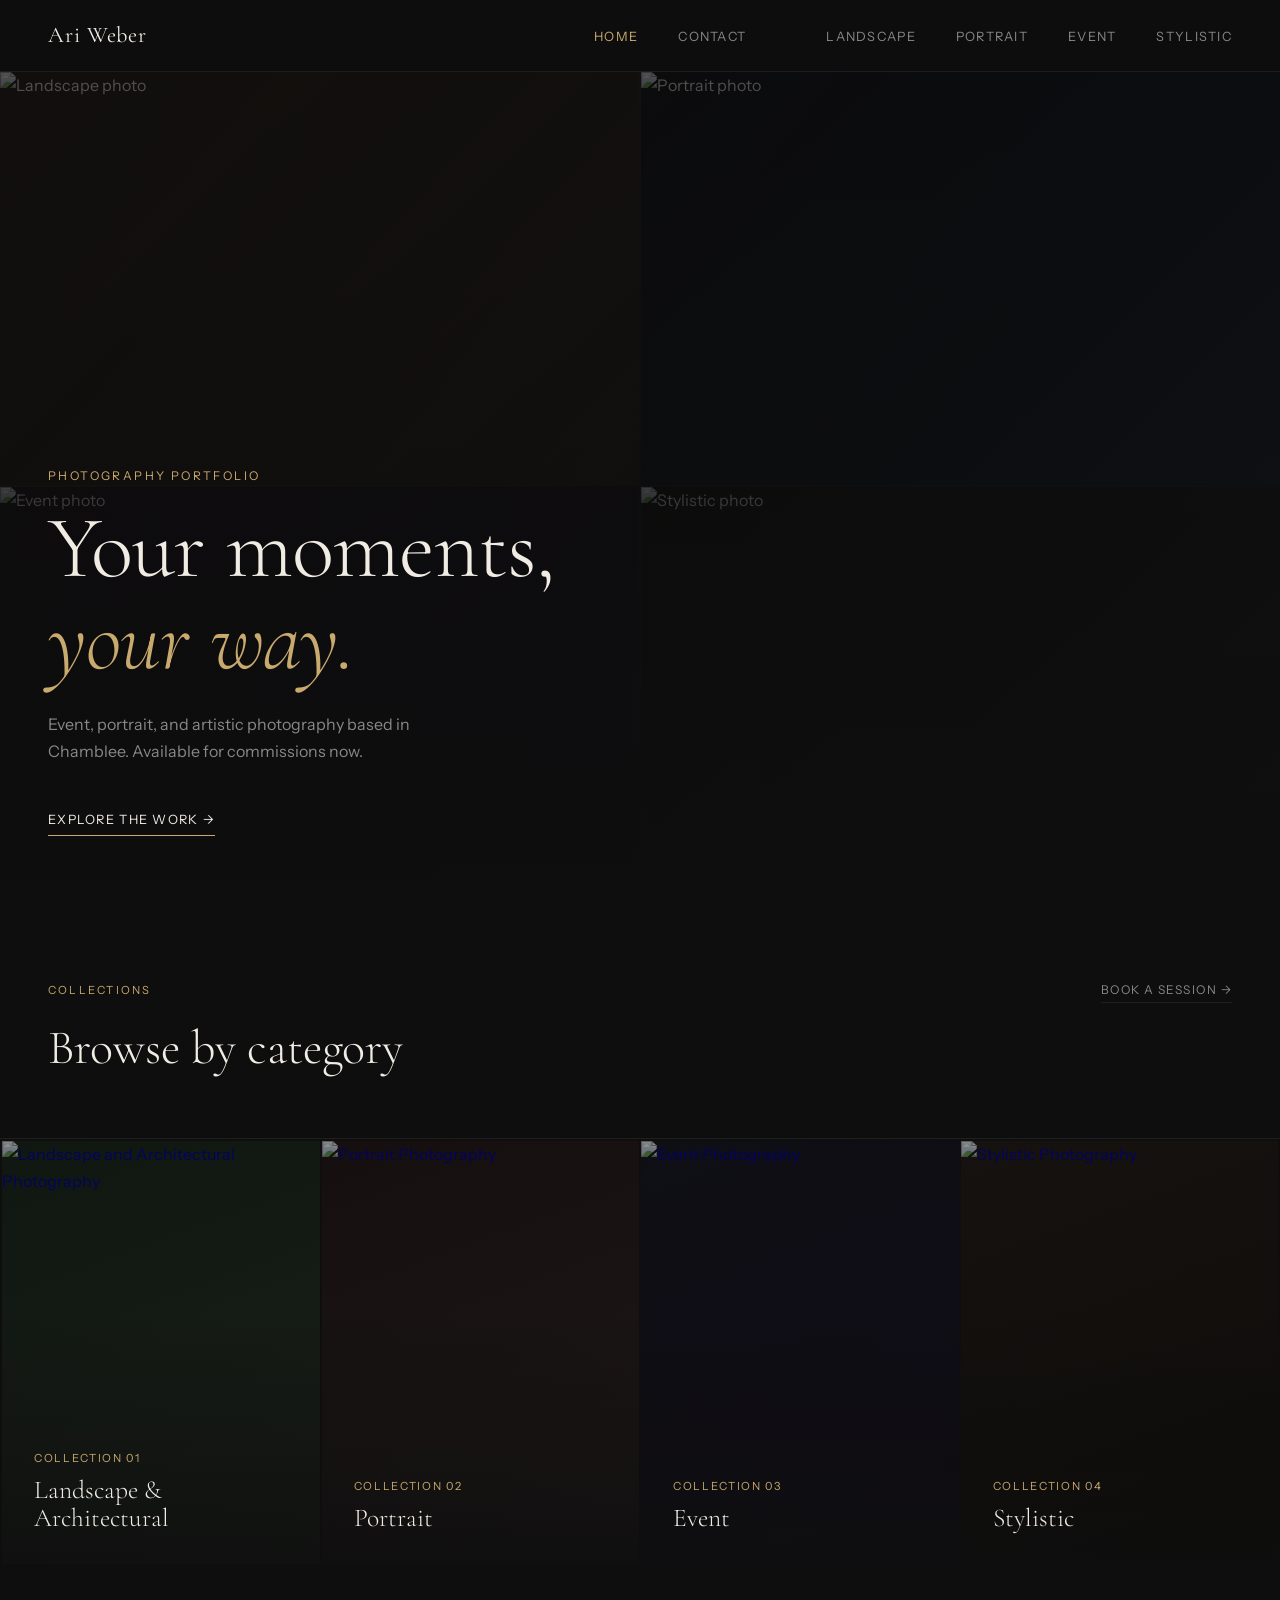
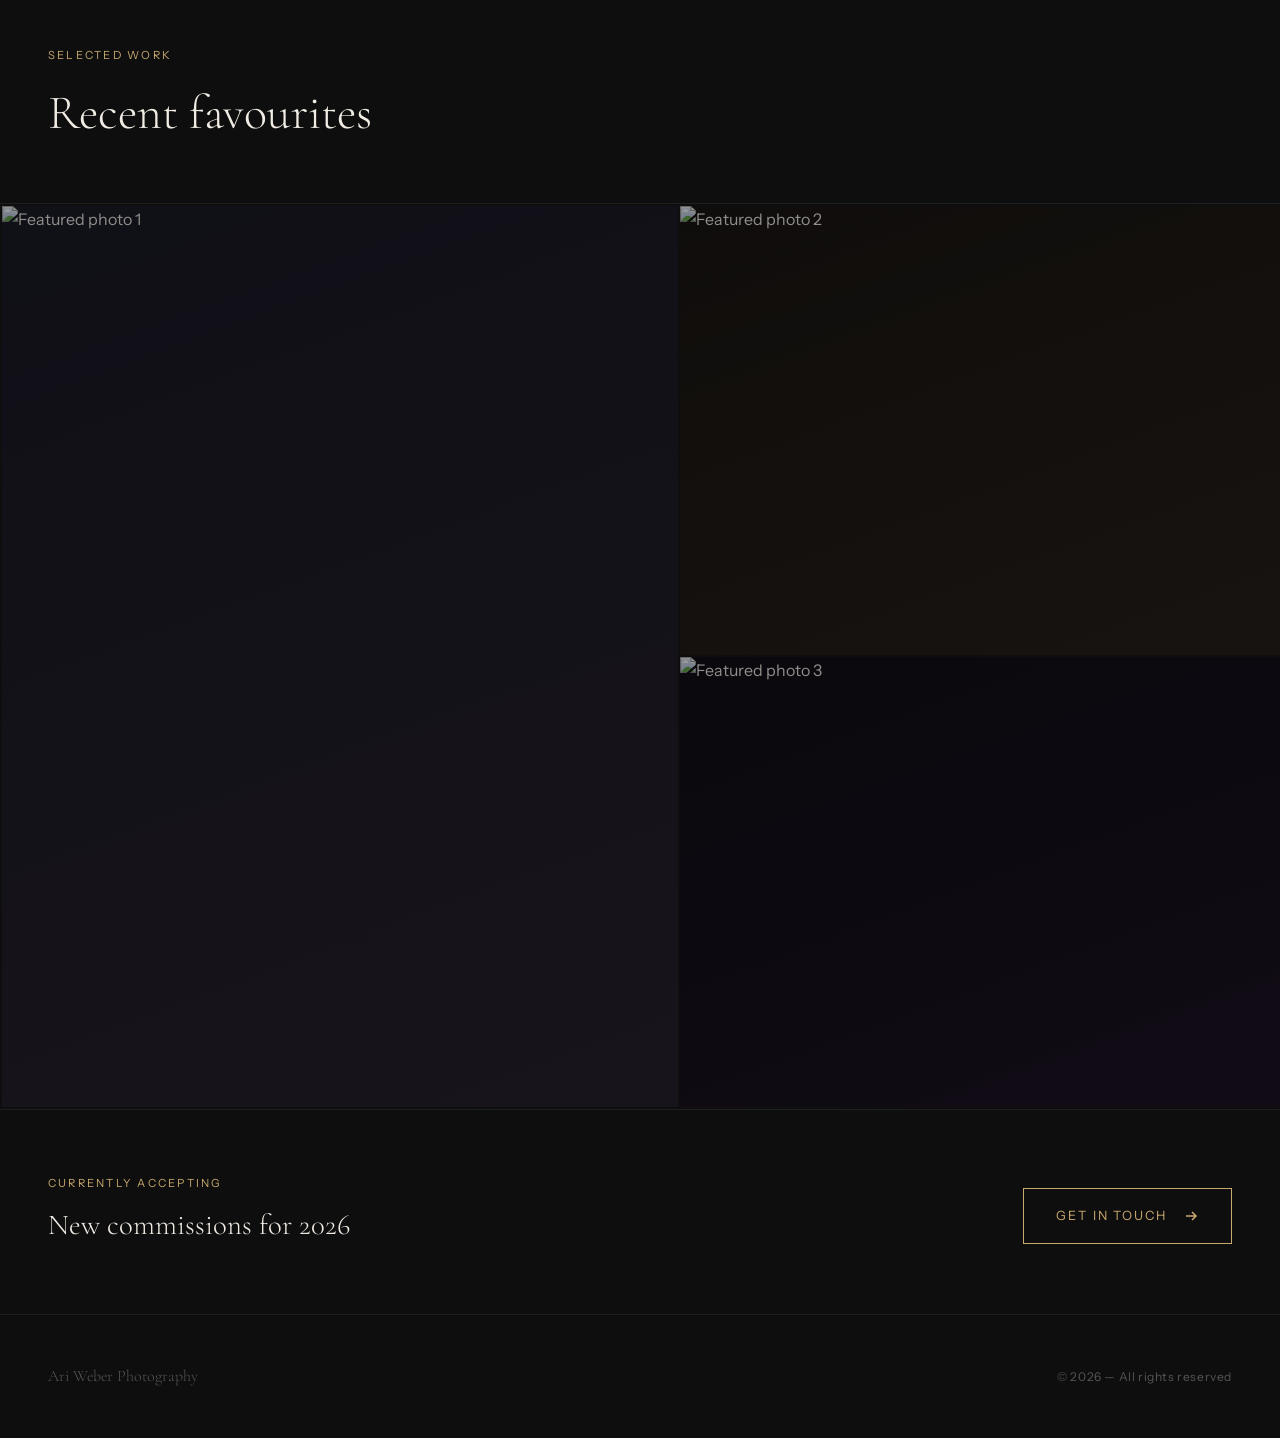
==== index.html @ 46591007 "Add 'name' breadcrumb" ====
<!DOCTYPE html>
<html lang="en">

<head>
  <meta charset="UTF-8">
  <meta name="viewport" content="width=device-width, initial-scale=1.0">
  <title>Ari Weber — Photography</title>
  <meta name="description" content="Photography portfolio — landscape, portrait, event, and stylistic photography.">
  <link rel="stylesheet" href="css/style.css">
  <link rel="icon" href="/favicon.ico">

  <meta name="google-site-verification" content="7ZAGq1MP6MypWwgjM-dNtbiW60UKdkxzIyChNmRMrFI" />
  <script async src="https://www.googletagmanager.com/gtag/js?id=G-SFC77JPPCZ"></script>
  <script type="application/ld+json">
{
  "@context": "https://schema.org",
  "@type": "BreadcrumbList",
  "itemListElement": [
    {
      "@type": "ListItem",
      "position": 1,
      "name": "Home",
      "item": "https://weberphoto.qzz.io"
    }
  ]
}
</script>
<script type="application/ld+json">
{
  "@context": "https://schema.org",
  "@type": "WebSite",
  "name": "Ari Weber Photography",
  "url": "https://weberphoto.qzz.io"
}
</script>
  <script>
    window.dataLayer = window.dataLayer || [];
    function gtag() { dataLayer.push(arguments); }
    gtag('js', new Date());
    gtag('config', 'G-SFC77JPPCZ');
  </script>
  <script type="text/javascript">
    (function (c, l, a, r, i, t, y) {
      c[a] = c[a] || function () { (c[a].q = c[a].q || []).push(arguments) };
      t = l.createElement(r); t.async = 1; t.src = "https://www.clarity.ms/tag/" + i;
      y = l.getElementsByTagName(r)[0]; y.parentNode.insertBefore(t, y);
    })(window, document, "clarity", "script", "w8kyhgi5ei");
  </script>
</head>

<body>

  <nav>
    <a href="/" class="nav-logo">Ari<span> </span>Weber</a>
    <ul class="nav-links">
      <li><a href="/" class="active">Home</a></li>
      <li><a href="pages/contact">Contact</a></li>
      <li></li>
      <li><a href="pages/landscape">Landscape</a></li>
      <li><a href="pages/portrait">Portrait</a></li>
      <li><a href="pages/event">Event</a></li>
      <li><a href="pages/stylistic">Stylistic</a></li>
    </ul>
    <button class="nav-toggle" aria-label="Toggle menu">
      <span></span><span></span><span></span>
    </button>
  </nav>

  <main>

    <section class="hero">
      <div class="hero-bg"></div>
      <div class="hero-grid">
        <img class="hero-img" src="images/Landscape_Architectural/Cave_Sunset_Greece.JPG" alt="Landscape photo"
          onerror="this.style.background='linear-gradient(135deg,#1a1512,#2a2218)';this.style.display='block'">
        <img class="hero-img" src="images/Portrait/Cassidy_Portrait_B&W.JPG" alt="Portrait photo"
          onerror="this.style.background='linear-gradient(135deg,#0d1218,#1a2030)';this.style.display='block'">
        <img class="hero-img" src="images/Event_Concert/Greece_Party.jpg" alt="Event photo"
          onerror="this.style.background='linear-gradient(135deg,#120d18,#1e1228)';this.style.display='block'">
        <img class="hero-img" src="images/Stylistic/Plane_Full_Moon.png" alt="Stylistic photo"
          onerror="this.style.background='linear-gradient(135deg,#181210,#2a1e1a)';this.style.display='block'">
      </div>
      <div class="hero-overlay"></div>
      <div class="hero-content">
        <p class="hero-eyebrow fade-up fade-up-1">Photography Portfolio</p>
        <h1 class="hero-title fade-up fade-up-2">
          Your moments,<br><em>your way.</em>
        </h1>
        <p class="hero-subtitle fade-up fade-up-3">
          Event, portrait, and artistic photography based in Chamblee.
          Available for commissions now.
        </p>
        <a href="pages/portrait" class="hero-cta fade-up fade-up-3">
          Explore the work →
        </a>
      </div>
    </section>

    <section>
      <div class="section-header">
        <div>
          <p class="section-label">Collections</p>
          <h2 class="section-title">Browse by category</h2>
        </div>
        <a href="pages/contact" class="section-link">Book a session →</a>
      </div>
      <div class="categories-grid">

        <a href="pages/landscape" class="category-card scroll-reveal">
          <img src="images/Landscape_Architectural/Cave_Sunset_Greece.JPG" alt="Landscape and Architectural Photography"
            onerror="this.style.background='linear-gradient(160deg,#1a2a1a,#2a3a2a)';this.style.display='block';this.style.height='100%'">
          <div class="category-overlay">
            <p class="category-count">Collection 01</p>
            <h3 class="category-name">Landscape &amp; Architectural</h3>
          </div>
          <div class="category-arrow">
            <svg viewBox="0 0 16 16">
              <path d="M3 8h10M9 4l4 4-4 4" />
            </svg>
          </div>
        </a>

        <a href="pages/portrait" class="category-card scroll-reveal">
          <img src="images/Portrait/Cassidy_Portrait_B&W.JPG" alt="Portrait Photography"
            onerror="this.style.background='linear-gradient(160deg,#2a1a1a,#3a2a2a)';this.style.display='block';this.style.height='100%'">
          <div class="category-overlay">
            <p class="category-count">Collection 02</p>
            <h3 class="category-name">Portrait</h3>
          </div>
          <div class="category-arrow">
            <svg viewBox="0 0 16 16">
              <path d="M3 8h10M9 4l4 4-4 4" />
            </svg>
          </div>
        </a>

        <a href="pages/event" class="category-card scroll-reveal">
          <img src="images/Event_Concert/Greece_Party.jpg" alt="Event Photography"
            onerror="this.style.background='linear-gradient(160deg,#1a1a2a,#1e1230)';this.style.display='block';this.style.height='100%'">
          <div class="category-overlay">
            <p class="category-count">Collection 03</p>
            <h3 class="category-name">Event</h3>
          </div>
          <div class="category-arrow">
            <svg viewBox="0 0 16 16">
              <path d="M3 8h10M9 4l4 4-4 4" />
            </svg>
          </div>
        </a>

        <a href="pages/stylistic" class="category-card scroll-reveal">
          <img src="images/Stylistic/Plane_Full_Moon.png" alt="Stylistic Photography"
            onerror="this.style.background='linear-gradient(160deg,#2a2018,#1a1510)';this.style.display='block';this.style.height='100%'">
          <div class="category-overlay">
            <p class="category-count">Collection 04</p>
            <h3 class="category-name">Stylistic</h3>
          </div>
          <div class="category-arrow">
            <svg viewBox="0 0 16 16">
              <path d="M3 8h10M9 4l4 4-4 4" />
            </svg>
          </div>
        </a>

      </div>
    </section>

    <section>
      <div class="section-header">
        <div>
          <p class="section-label">Selected Work</p>
          <h2 class="section-title">Recent favourites</h2>
        </div>
      </div>
      <div class="featured-grid">

        <div class="featured-item featured-large scroll-reveal">
          <img src="images/Portrait/Elsa_Bridge_Snowing.jpg" alt="Featured photo 1"
            onerror="this.style.background='linear-gradient(160deg,#1a1a2a,#2a2030)';this.style.display='block';this.style.height='100%'">
          <div class="featured-caption">
            <p>Elsa Shilling in the snow — Athens, GA, 2026</p>
          </div>
        </div>

        <div class="featured-item scroll-reveal">
          <img src="images/Stylistic/Waxing_Gibbous_Moon.png" alt="Featured photo 2"
            onerror="this.style.background='linear-gradient(160deg,#1a1512,#2a2018)';this.style.display='block';this.style.height='100%'">
          <div class="featured-caption">
            <p>Waxing Gibbous — 2026</p>
          </div>
        </div>

        <div class="featured-item scroll-reveal">
          <img src="images/Portrait/Cat_Greece.jpg" alt="Featured photo 3"
            onerror="this.style.background='linear-gradient(160deg,#120d18,#1e1228)';this.style.display='block';this.style.height='100%'">
          <div class="featured-caption">
            <p>Cat — Athens, Greece, 2026</p>
          </div>
        </div>

      </div>
    </section>

    <section class="availability-strip"
      style="padding: 4rem 3rem; display:flex; align-items:center; justify-content:space-between; border-top: 1px solid var(--border); gap: 2rem; flex-wrap: wrap;">
      <div>
        <p class="section-label" style="margin-bottom:0.5rem;">Currently accepting</p>
        <h3 style="font-family:var(--serif); font-size:1.8rem; font-weight:300;">New commissions for 2026</h3>
      </div>
      <a href="pages/contact" class="form-submit" style="text-decoration:none; flex-shrink:0;">
        Get in touch
        <svg viewBox="0 0 16 16" fill="none" stroke="currentColor" stroke-width="1.5">
          <path d="M3 8h10M9 4l4 4-4 4" />
        </svg>
      </a>
    </section>

  </main>

  <footer>
    <p class="footer-brand">Ari Weber<span> </span>Photography</p>
    <p class="footer-copy">&copy; 2026 — All rights reserved</p>
  </footer>

  <script src="js/main.js"></script>
</body>

</html>
---- css/style.css ----
@import url('https://fonts.googleapis.com/css2?family=Cormorant+Garamond:ital,wght@0,300;0,400;0,500;1,300;1,400&family=Instrument+Sans:wght@300;400;500&display=swap');

:root {
  --bg: #0e0e0e;
  --bg-card: #161616;
  --bg-elevated: #1e1e1e;
  --text: #f0ece4;
  --text-muted: #888;
  --text-dim: #555;
  --accent: #c8a96e;
  --accent-soft: rgba(200, 169, 110, 0.12);
  --border: rgba(255,255,255,0.07);
  --border-hover: rgba(200,169,110,0.3);
  --nav-height: 72px;
  --serif: 'Cormorant Garamond', Georgia, serif;
  --sans: 'Instrument Sans', system-ui, sans-serif;
  --transition: 0.3s cubic-bezier(0.4, 0, 0.2, 1);
}

*, *::before, *::after { box-sizing: border-box; margin: 0; padding: 0; }

html { scroll-behavior: smooth; }

body {
  background: var(--bg);
  color: var(--text);
  font-family: var(--sans);
  font-weight: 300;
  font-size: 16px;
  line-height: 1.7;
  -webkit-font-smoothing: antialiased;
}

/* ── Navigation ── */
nav {
  position: fixed;
  top: 0; left: 0; right: 0;
  height: var(--nav-height);
  background: rgba(14,14,14,0.92);
  backdrop-filter: blur(12px);
  -webkit-backdrop-filter: blur(12px);
  border-bottom: 1px solid var(--border);
  display: flex;
  align-items: center;
  justify-content: space-between;
  padding: 0 3rem;
  z-index: 100;
}

.nav-logo {
  font-family: var(--serif);
  font-size: 1.4rem;
  font-weight: 400;
  color: var(--text);
  text-decoration: none;
  letter-spacing: 0.04em;
}

.nav-logo span { color: var(--accent); }

.nav-links {
  display: flex;
  gap: 2.5rem;
  list-style: none;
}

.nav-links a {
  color: var(--text-muted);
  text-decoration: none;
  font-size: 0.8rem;
  letter-spacing: 0.1em;
  text-transform: uppercase;
  transition: color var(--transition);
}

.nav-links a:hover,
.nav-links a.active { color: var(--accent); }

.nav-toggle {
  display: none;
  background: none;
  border: none;
  cursor: pointer;
  padding: 8px;
  flex-direction: column;
  gap: 5px;
}

.nav-toggle span {
  display: block;
  width: 24px;
  height: 1px;
  background: var(--text);
  transition: var(--transition);
}

/* ── Page container ── */
main {
  padding-top: var(--nav-height);
  min-height: 100vh;
}

/* ── Hero ── */
.hero {
  position: relative;
  height: calc(100vh - var(--nav-height));
  display: flex;
  align-items: flex-end;
  padding: 0 3rem 4rem;
  overflow: hidden;
}

.hero-bg {
  position: absolute;
  inset: 0;
  background: linear-gradient(135deg, #1a1512 0%, #0e0e0e 50%, #0d1218 100%);
}

.hero-grid {
  position: absolute;
  inset: 0;
  display: grid;
  grid-template-columns: 1fr 1fr;
  grid-template-rows: 1fr 1fr;
  gap: 2px;
  opacity: 0.6;
}

.hero-img {
  width: 100%;
  height: 100%;
  object-fit: cover;
  filter: brightness(0.5) saturate(0.7);
  transition: filter var(--transition);
}

.hero-grid:hover .hero-img { filter: brightness(0.6) saturate(0.85); }

.hero-overlay {
  position: absolute;
  inset: 0;
  background: linear-gradient(to top, rgba(14,14,14,0.95) 0%, rgba(14,14,14,0.3) 50%, transparent 100%);
}

.hero-content {
  position: relative;
  z-index: 2;
  max-width: 640px;
}

.hero-eyebrow {
  font-family: var(--sans);
  font-size: 0.75rem;
  letter-spacing: 0.2em;
  text-transform: uppercase;
  color: var(--accent);
  margin-bottom: 1rem;
}

.hero-title {
  font-family: var(--serif);
  font-size: clamp(3rem, 7vw, 5.5rem);
  font-weight: 300;
  line-height: 1.05;
  letter-spacing: -0.01em;
  color: var(--text);
  margin-bottom: 1.5rem;
}

.hero-title em {
  font-style: italic;
  color: var(--accent);
}

.hero-subtitle {
  font-size: 1rem;
  color: var(--text-muted);
  font-weight: 300;
  max-width: 400px;
  margin-bottom: 2.5rem;
}

.hero-cta {
  display: inline-flex;
  align-items: center;
  gap: 0.75rem;
  color: var(--text);
  text-decoration: none;
  font-size: 0.8rem;
  letter-spacing: 0.1em;
  text-transform: uppercase;
  border-bottom: 1px solid var(--accent);
  padding-bottom: 4px;
  transition: color var(--transition), gap var(--transition);
}

.hero-cta:hover { color: var(--accent); gap: 1.25rem; }

/* ── Section headers ── */
.section-header {
  padding: 5rem 3rem 3rem;
  display: flex;
  align-items: baseline;
  justify-content: space-between;
  border-bottom: 1px solid var(--border);
}

.section-label {
  font-family: var(--sans);
  font-size: 0.7rem;
  letter-spacing: 0.2em;
  text-transform: uppercase;
  color: var(--accent);
  margin-bottom: 0.5rem;
}

.section-title {
  font-family: var(--serif);
  font-size: clamp(2rem, 4vw, 3rem);
  font-weight: 300;
  color: var(--text);
}

.section-link {
  color: var(--text-muted);
  text-decoration: none;
  font-size: 0.75rem;
  letter-spacing: 0.12em;
  text-transform: uppercase;
  border-bottom: 1px solid var(--border);
  padding-bottom: 2px;
  transition: color var(--transition), border-color var(--transition);
  white-space: nowrap;
}

.section-link:hover { color: var(--accent); border-color: var(--accent); }

/* ── Category grid ── */
.categories-grid {
  display: grid;
  grid-template-columns: repeat(4, 1fr);
  gap: 2px;
  padding: 2px;
}

.category-card {
  position: relative;
  aspect-ratio: 3/4;
  overflow: hidden;
  cursor: pointer;
  text-decoration: none;
  display: block;
}

.category-card img {
  width: 100%;
  height: 100%;
  object-fit: cover;
  filter: brightness(0.55) saturate(0.7);
  transition: transform 0.7s cubic-bezier(0.4,0,0.2,1), filter 0.5s ease;
}

.category-card:hover img {
  transform: scale(1.05);
  filter: brightness(0.7) saturate(0.9);
}

.category-overlay {
  position: absolute;
  inset: 0;
  background: linear-gradient(to top, rgba(14,14,14,0.85) 0%, transparent 60%);
  display: flex;
  flex-direction: column;
  justify-content: flex-end;
  padding: 2rem;
  transition: background var(--transition);
}

.category-card:hover .category-overlay {
  background: linear-gradient(to top, rgba(14,14,14,0.75) 0%, transparent 70%);
}

.category-count {
  font-size: 0.7rem;
  letter-spacing: 0.15em;
  text-transform: uppercase;
  color: var(--accent);
  margin-bottom: 0.5rem;
}

.category-name {
  font-family: var(--serif);
  font-size: 1.6rem;
  font-weight: 300;
  color: var(--text);
  line-height: 1.1;
}

.category-arrow {
  position: absolute;
  top: 1.5rem;
  right: 1.5rem;
  width: 36px;
  height: 36px;
  border: 1px solid rgba(255,255,255,0.2);
  border-radius: 50%;
  display: flex;
  align-items: center;
  justify-content: center;
  opacity: 0;
  transform: translateY(-4px);
  transition: opacity var(--transition), transform var(--transition), border-color var(--transition);
}

.category-card:hover .category-arrow {
  opacity: 1;
  transform: translateY(0);
  border-color: var(--accent);
}

.category-arrow svg { width: 14px; height: 14px; fill: var(--accent); }

/* ── Featured photos ── */
.featured-grid {
  display: grid;
  grid-template-columns: 53% 47%;
  grid-template-rows: auto auto;
  gap: 2px;
  padding: 2px;
}

.featured-large { grid-row: 1 / 3; }

.featured-item {
  position: relative;
  overflow: hidden;
  aspect-ratio: 4/3;
  min-height: 0;
}

.featured-large { aspect-ratio: 3/4; }

.featured-item img {
  width: 100%;
  height: 100%;
  object-fit: cover;
  filter: brightness(0.6) saturate(0.75);
  transition: transform 0.6s cubic-bezier(0.4,0,0.2,1), filter 0.4s ease;
}

.featured-item:hover img {
  transform: scale(1.04);
  filter: brightness(0.75) saturate(1);
}

.featured-caption {
  position: absolute;
  bottom: 0; left: 0; right: 0;
  padding: 1.5rem;
  background: linear-gradient(to top, rgba(14,14,14,0.9) 0%, transparent 100%);
  transform: translateY(100%);
  transition: transform var(--transition);
}

.featured-item:hover .featured-caption { transform: translateY(0); }

.featured-caption p {
  font-family: var(--serif);
  font-style: italic;
  font-size: 0.95rem;
  color: var(--text-muted);
}

/* ── Gallery page ── */
.gallery-header {
  padding: 5rem 3rem 3rem;
  border-bottom: 1px solid var(--border);
}

.gallery-eyebrow {
  font-size: 0.7rem;
  letter-spacing: 0.2em;
  text-transform: uppercase;
  color: var(--accent);
  margin-bottom: 0.75rem;
}

.gallery-title {
  font-family: var(--serif);
  font-size: clamp(2.5rem, 5vw, 4rem);
  font-weight: 300;
  line-height: 1.1;
}

.gallery-desc {
  color: var(--text-muted);
  font-weight: 300;
  max-width: 500px;
  margin-top: 1rem;
}

.gallery-masonry {
  columns: 3;
  column-gap: 2px;
  padding: 2px;
}

.gallery-masonry .photo-item {
  break-inside: avoid;
  margin-bottom: 2px;
  position: relative;
  overflow: hidden;
  cursor: pointer;
}

.gallery-masonry .photo-item img {
  width: 100%;
  display: block;
  filter: brightness(0.7) saturate(0.75);
  transition: transform 0.6s cubic-bezier(0.4,0,0.2,1), filter 0.4s ease;
}

.gallery-masonry .photo-item:hover img {
  transform: scale(1.03);
  filter: brightness(0.9) saturate(1);
}

/* ── Lightbox ── */
.lightbox {
  display: none;
  position: fixed;
  inset: 0;
  background: rgba(0,0,0,0.95);
  z-index: 1000;
  align-items: center;
  justify-content: center;
}

.lightbox.open { display: flex; }

.lightbox-img {
  max-width: 90vw;
  max-height: 90vh;
  object-fit: contain;
}

.lightbox-close {
  position: absolute;
  top: 1.5rem;
  right: 2rem;
  background: none;
  border: none;
  color: var(--text-muted);
  font-size: 2rem;
  cursor: pointer;
  transition: color var(--transition);
  line-height: 1;
}

.lightbox-close:hover { color: var(--text); }

/* ── Contact page ── */
.contact-layout {
  display: grid;
  grid-template-columns: 1fr 1fr;
  min-height: calc(100vh - var(--nav-height));
}

.contact-info {
  padding: 5rem 3rem;
  border-right: 1px solid var(--border);
  display: flex;
  flex-direction: column;
  justify-content: space-between;
}

.contact-title {
  font-family: var(--serif);
  font-size: clamp(2.5rem, 4vw, 3.5rem);
  font-weight: 300;
  line-height: 1.1;
  margin-bottom: 1.5rem;
}

.contact-title em { font-style: italic; color: var(--accent); }

.contact-desc {
  color: var(--text-muted);
  font-weight: 300;
  max-width: 360px;
  margin-bottom: 3rem;
}

.contact-detail {
  display: flex;
  flex-direction: column;
  gap: 1.5rem;
}

.contact-item-label {
  font-size: 0.7rem;
  letter-spacing: 0.15em;
  text-transform: uppercase;
  color: var(--text-dim);
  margin-bottom: 0.25rem;
}

.contact-item-value {
  font-family: var(--serif);
  font-size: 1.1rem;
  color: var(--text-muted);
}

.contact-social {
  display: flex;
  gap: 1.5rem;
  margin-top: 3rem;
}

.social-link {
  font-size: 0.75rem;
  letter-spacing: 0.1em;
  text-transform: uppercase;
  color: var(--text-dim);
  text-decoration: none;
  border-bottom: 1px solid var(--border);
  padding-bottom: 2px;
  transition: color var(--transition), border-color var(--transition);
}

.social-link:hover { color: var(--accent); border-color: var(--accent); }

/* ── Form ── */
.contact-form-wrap {
  padding: 5rem 3rem;
  background: var(--bg-card);
}

.form-title {
  font-family: var(--serif);
  font-size: 1.5rem;
  font-weight: 400;
  color: var(--text-muted);
  margin-bottom: 2.5rem;
}

.form-group {
  margin-bottom: 1.75rem;
}

.form-label {
  display: block;
  font-size: 0.7rem;
  letter-spacing: 0.15em;
  text-transform: uppercase;
  color: var(--text-dim);
  margin-bottom: 0.6rem;
}

.form-input,
.form-textarea,
.form-select {
  width: 100%;
  background: transparent;
  border: none;
  border-bottom: 1px solid var(--border);
  padding: 0.75rem 0;
  color: var(--text);
  font-family: var(--sans);
  font-size: 1rem;
  font-weight: 300;
  outline: none;
  transition: border-color var(--transition);
  -webkit-appearance: none;
  appearance: none;
  border-radius: 0;
}

.form-input:focus,
.form-textarea:focus,
.form-select:focus {
  border-color: var(--accent);
}

.form-select {
  background: transparent;
  cursor: pointer;
}

.form-select option {
  background: var(--bg-card);
  color: var(--text);
}

.form-textarea {
  resize: vertical;
  min-height: 120px;
}

.form-row {
  display: grid;
  grid-template-columns: 1fr 1fr;
  gap: 2rem;
}

.form-submit {
  display: inline-flex;
  align-items: center;
  gap: 1rem;
  background: transparent;
  border: 1px solid var(--accent);
  color: var(--accent);
  padding: 1rem 2rem;
  font-family: var(--sans);
  font-size: 0.8rem;
  letter-spacing: 0.15em;
  text-transform: uppercase;
  cursor: pointer;
  transition: background var(--transition), color var(--transition);
  margin-top: 0.5rem;
}

.form-submit:hover {
  background: var(--accent);
  color: var(--bg);
}

.form-submit svg {
  width: 16px;
  height: 16px;
  transition: transform var(--transition);
}

.form-submit:hover svg { transform: translateX(4px); }

/* ── Footer ── */
footer {
  padding: 3rem;
  border-top: 1px solid var(--border);
  display: flex;
  align-items: center;
  justify-content: space-between;
}

.footer-brand {
  font-family: var(--serif);
  font-size: 1rem;
  color: var(--text-dim);
}

.footer-brand span { color: var(--accent); }

.footer-copy {
  font-size: 0.75rem;
  color: var(--text-dim);
  letter-spacing: 0.05em;
}

/* ── Placeholder images (gradient stands) ── */
.img-placeholder {
  width: 100%;
  height: 100%;
  display: block;
  background: linear-gradient(135deg, #1a1a1a 0%, #2a2a2a 50%, #1a1a1a 100%);
}

/* ── Animations ── */
@keyframes fadeUp {
  from { opacity: 0; transform: translateY(24px); }
  to   { opacity: 1; transform: translateY(0); }
}

.fade-up {
  opacity: 0;
  animation: fadeUp 0.8s cubic-bezier(0.4,0,0.2,1) forwards;
}

.fade-up-1 { animation-delay: 0.1s; }
.fade-up-2 { animation-delay: 0.25s; }
.fade-up-3 { animation-delay: 0.4s; }

/* ── Responsive ── */
@media (max-width: 900px) {
  nav { padding: 0 1.5rem; }
  .nav-links { display: none; }
  .nav-links.open {
    display: flex;
    flex-direction: column;
    position: fixed;
    top: var(--nav-height);
    left: 0; right: 0;
    background: var(--bg);
    padding: 2rem;
    border-bottom: 1px solid var(--border);
    gap: 1.5rem;
  }
  .nav-toggle { display: flex; }

  .hero { padding: 0 1.5rem 3rem; height: auto; min-height: calc(100svh - var(--nav-height)); }
  .hero-title { font-size: 2.5rem; }

  /* Show only 2 hero images in a single column on tablet */
  .hero-grid { grid-template-columns: 1fr 1fr; grid-template-rows: 1fr; }
  .hero-grid .hero-img:nth-child(3),
  .hero-grid .hero-img:nth-child(4) { display: none; }

  .section-header { padding: 3rem 1.5rem 2rem; flex-direction: column; gap: 1rem; }

  .categories-grid { grid-template-columns: 1fr 1fr; }
  /* Override any inline span-2 on smaller screens */
  .categories-grid .category-card[style*="span 2"] { grid-column: span 1 !important; }

  .featured-grid { grid-template-columns: 1fr; }
  .featured-large { aspect-ratio: 16/10; grid-row: auto; }
  .featured-item { aspect-ratio: 16/10; }

  .gallery-header { padding: 3rem 1.5rem 2rem; }
  .gallery-masonry { columns: 2; }

  .contact-layout { grid-template-columns: 1fr; }
  .contact-info { padding: 3rem 1.5rem; border-right: none; border-bottom: 1px solid var(--border); }
  .contact-form-wrap { padding: 3rem 1.5rem; }
  .form-row { grid-template-columns: 1fr; gap: 0; }

  /* Availability strip */
  .availability-strip { padding: 3rem 1.5rem !important; flex-direction: column; align-items: flex-start !important; }

  footer { padding: 2rem 1.5rem; flex-direction: column; gap: 1rem; text-align: center; }
}

@media (max-width: 600px) {
  /* Single column everything */
  .categories-grid { grid-template-columns: 1fr; }
  .categories-grid .category-card[style*="span 2"] { grid-column: span 1 !important; }

  /* Single hero image, taller crop */
  .hero-grid { grid-template-columns: 1fr; grid-template-rows: 1fr; }
  .hero-grid .hero-img:nth-child(2),
  .hero-grid .hero-img:nth-child(3),
  .hero-grid .hero-img:nth-child(4) { display: none; }
  .hero-grid .hero-img:first-child { filter: brightness(0.45) saturate(0.6); }

  .hero-title { font-size: 2.1rem; }
  .hero-subtitle { font-size: 0.9rem; }

  .section-header { padding: 2.5rem 1rem 1.5rem; }
  .section-title { font-size: 1.6rem; }

  .category-card { aspect-ratio: 3/2; }
  .category-name { font-size: 1.3rem; }

  .featured-large, .featured-item { aspect-ratio: 4/3; }

  .gallery-masonry { columns: 1; }

  .contact-info { padding: 2.5rem 1rem; }
  .contact-form-wrap { padding: 2.5rem 1rem; }
  .contact-title { font-size: 2.2rem; }

  /* Availability strip */
  .availability-strip { padding: 2.5rem 1rem !important; }
  .availability-strip h3 { font-size: 1.4rem !important; }

  footer { padding: 1.5rem 1rem; }
}
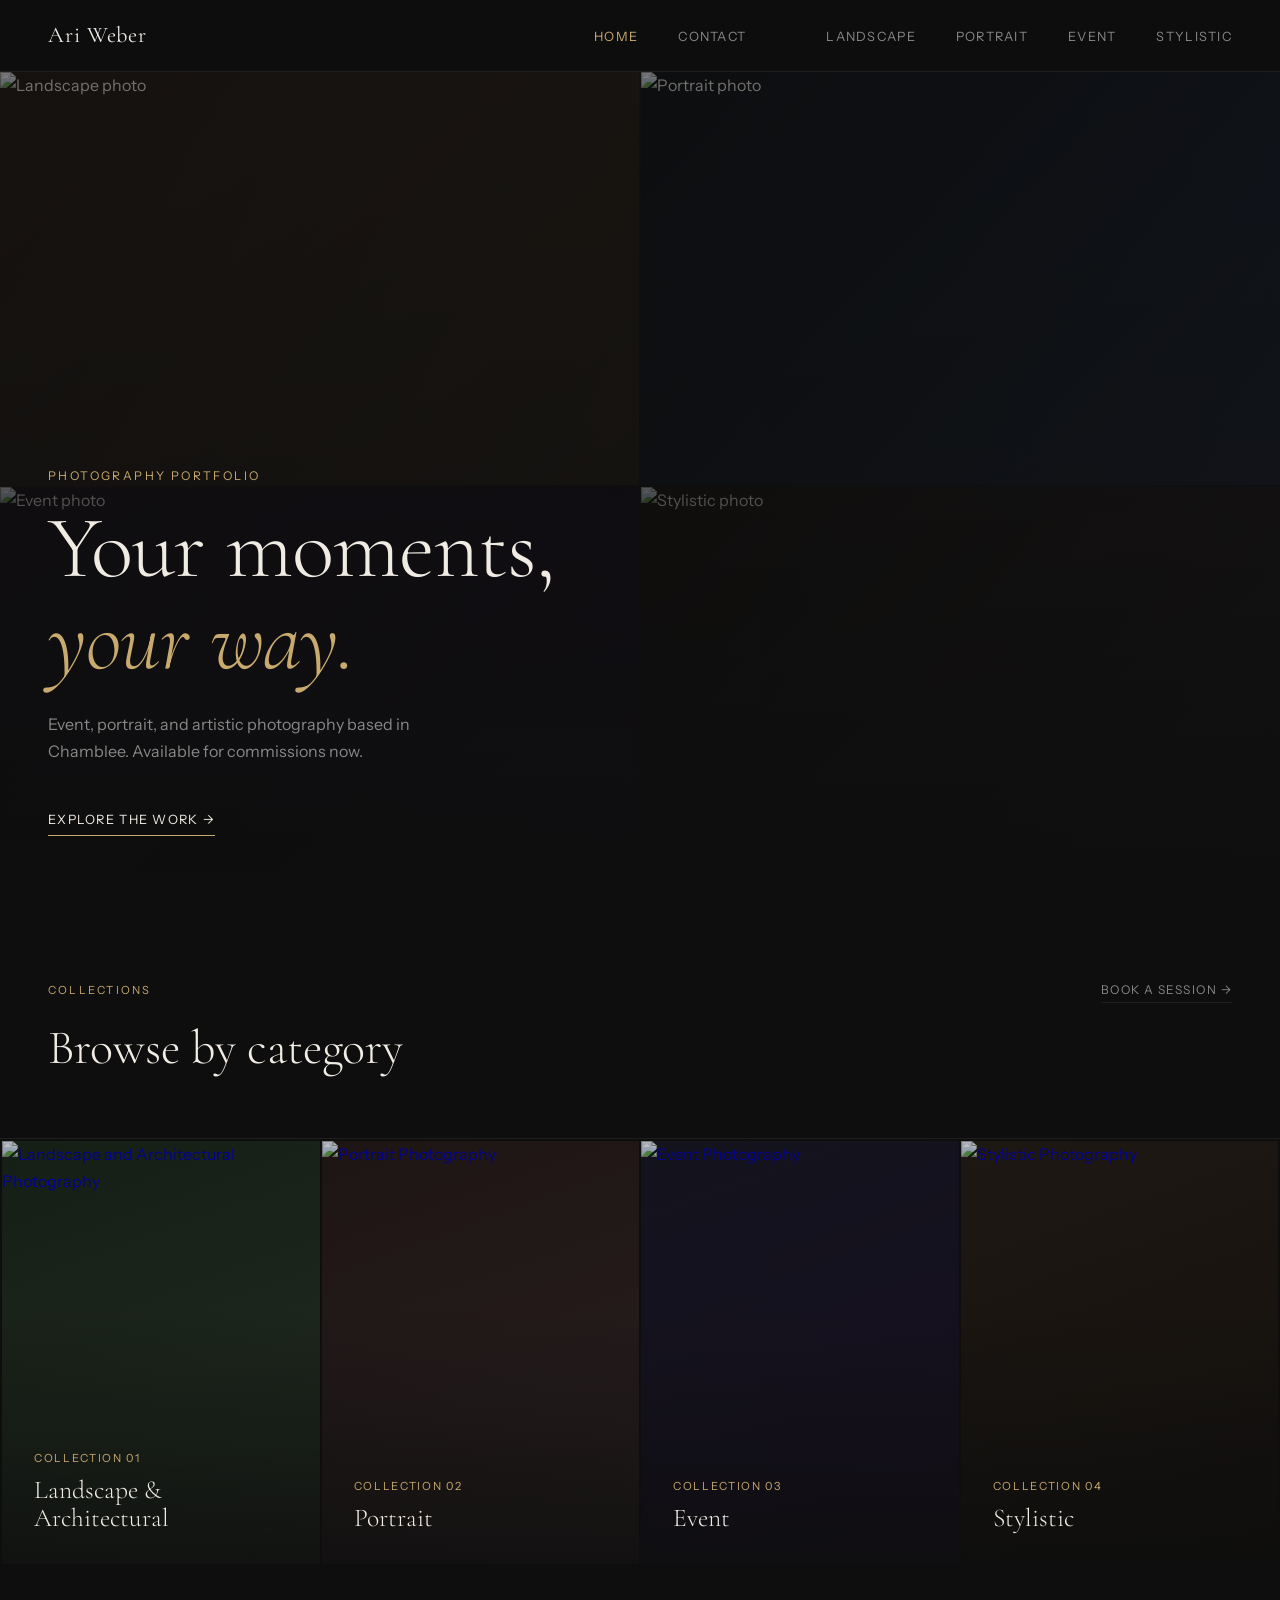
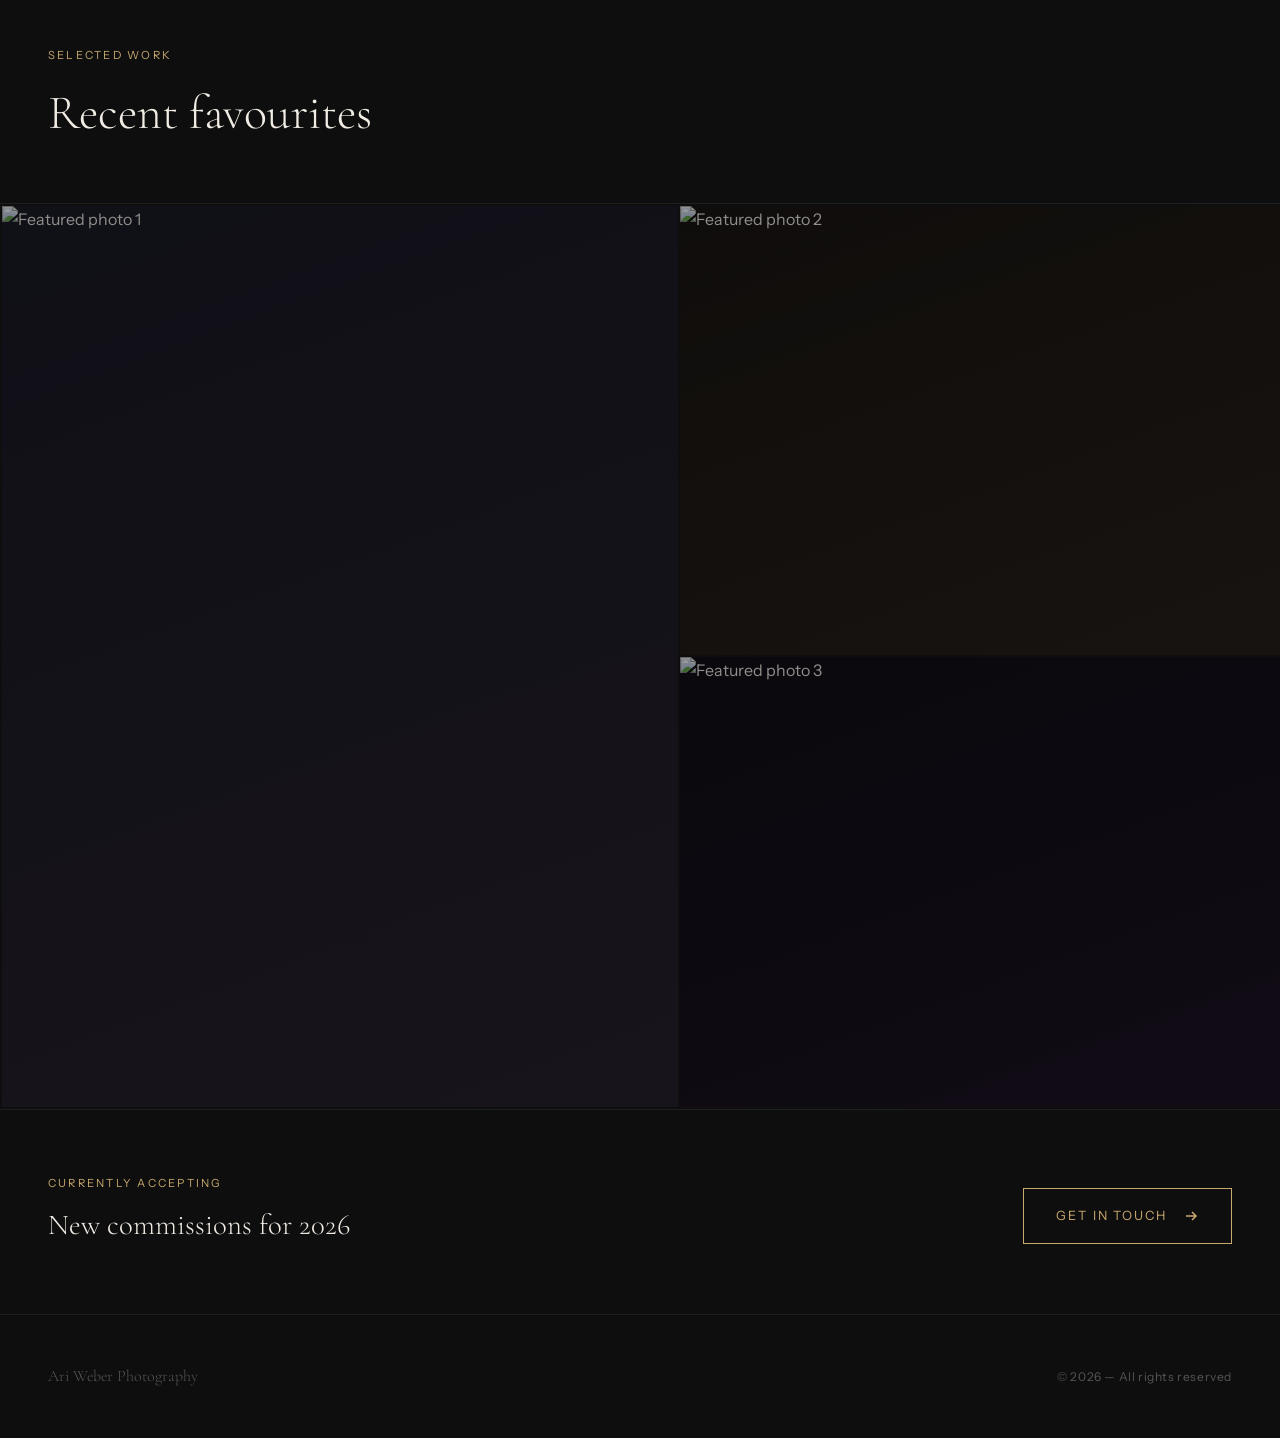
==== commit a754240a: "Push to new repository" ====
--- a/index.html
+++ b/index.html
@@ -67,7 +67,6 @@
   </nav>
 
   <main>
-
     <section class="hero">
       <div class="hero-bg"></div>
       <div class="hero-grid">
--- a/css/style.css
+++ b/css/style.css
@@ -130,11 +130,11 @@
   width: 100%;
   height: 100%;
   object-fit: cover;
-  filter: brightness(0.5) saturate(0.7);
+  filter: brightness(0.75) saturate(0.8);
   transition: filter var(--transition);
 }
 
-.hero-grid:hover .hero-img { filter: brightness(0.6) saturate(0.85); }
+.hero-grid:hover .hero-img { filter: brightness(1) saturate(1); }
 
 .hero-overlay {
   position: absolute;
@@ -256,13 +256,13 @@
   width: 100%;
   height: 100%;
   object-fit: cover;
-  filter: brightness(0.55) saturate(0.7);
+  filter: brightness(0.75) saturate(0.8);
   transition: transform 0.7s cubic-bezier(0.4,0,0.2,1), filter 0.5s ease;
 }
 
 .category-card:hover img {
   transform: scale(1.05);
-  filter: brightness(0.7) saturate(0.9);
+  filter: brightness(1) saturate(1);
 }
 
 .category-overlay {
@@ -416,13 +416,13 @@
 .gallery-masonry .photo-item img {
   width: 100%;
   display: block;
-  filter: brightness(0.7) saturate(0.75);
+  filter: brightness(0.75) saturate(0.8);
   transition: transform 0.6s cubic-bezier(0.4,0,0.2,1), filter 0.4s ease;
 }
 
 .gallery-masonry .photo-item:hover img {
   transform: scale(1.03);
-  filter: brightness(0.9) saturate(1);
+  filter: brightness(1) saturate(1);
 }
 
 /* ── Lightbox ── */
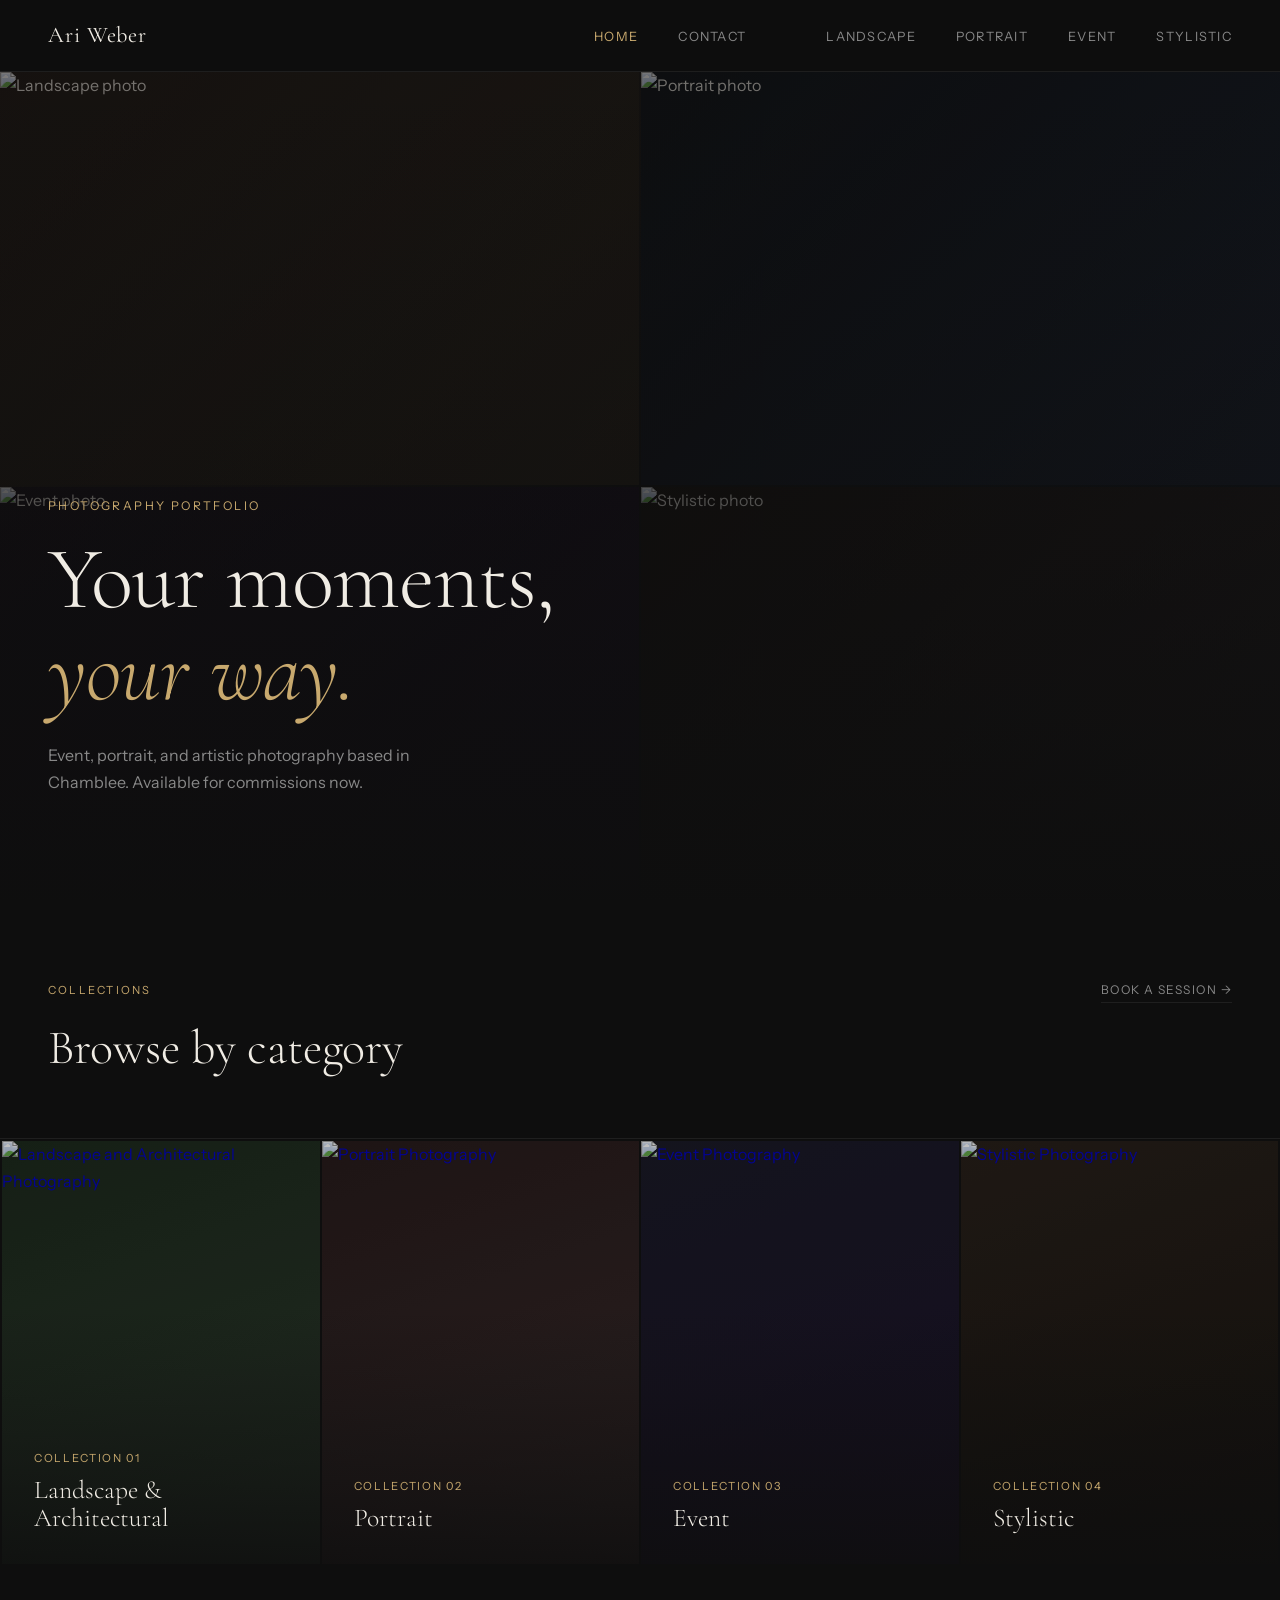
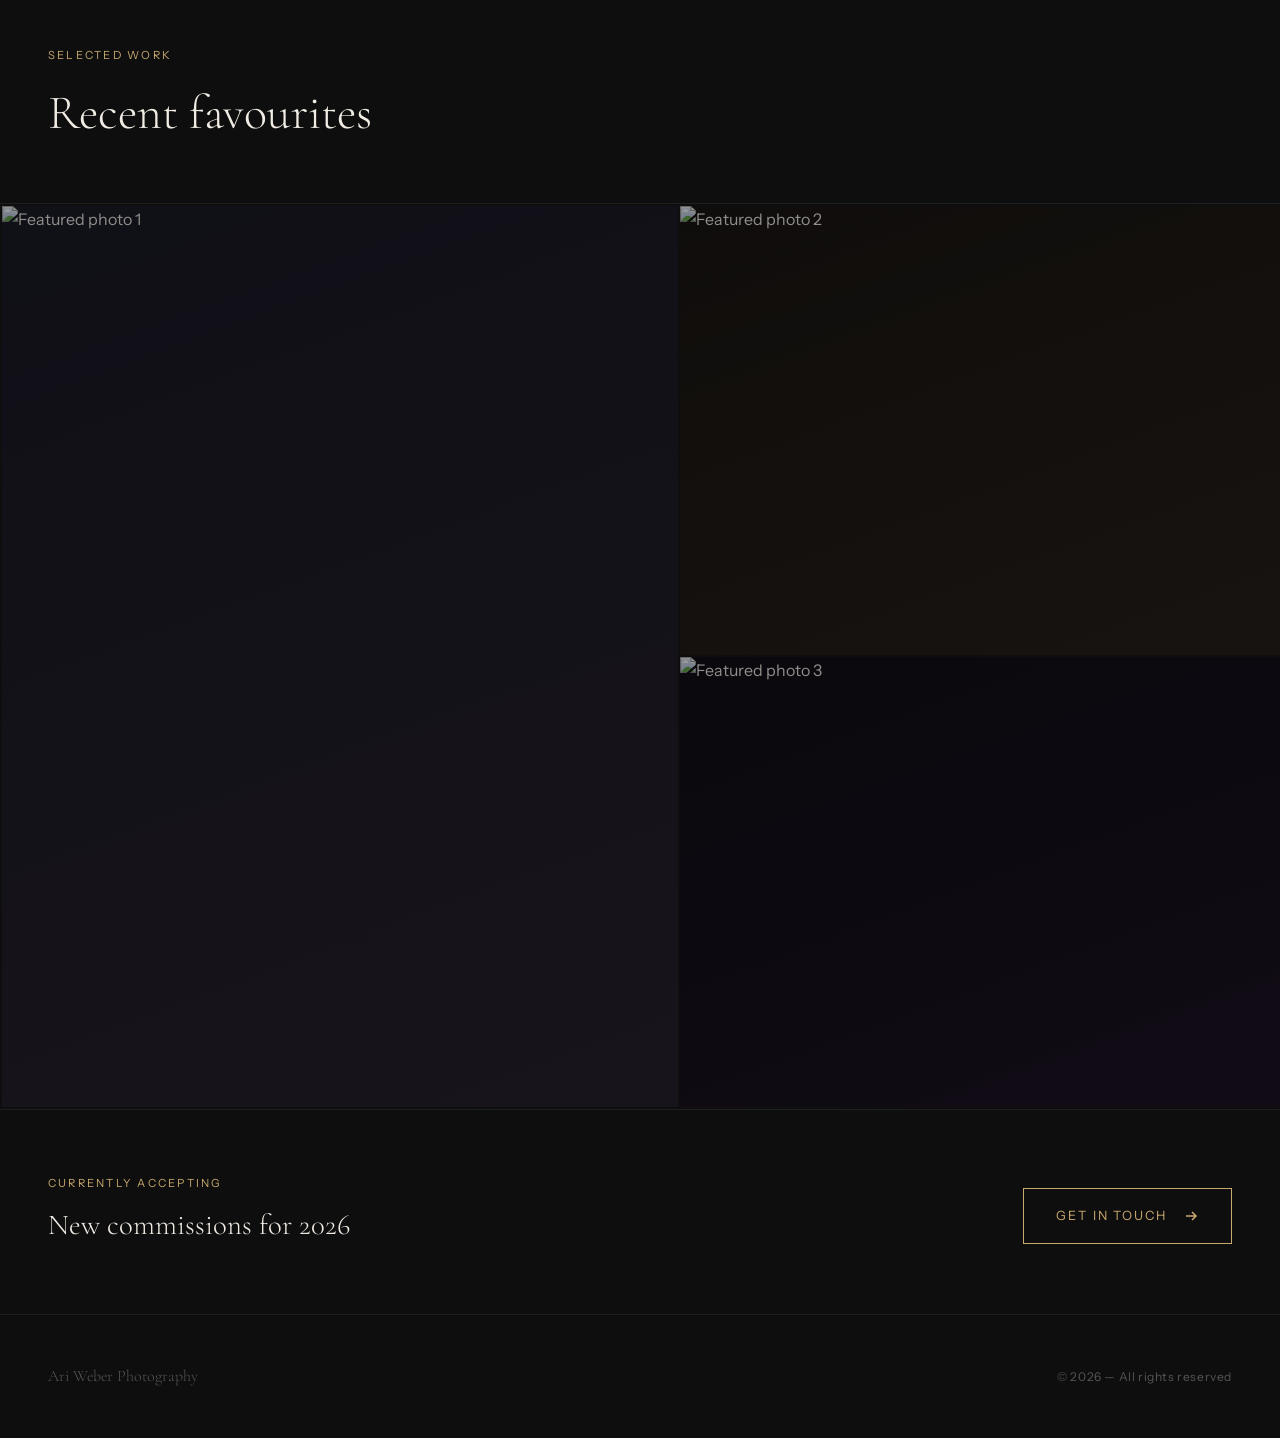
==== commit ed3d8272: "Remove explore button" ====
--- a/index.html
+++ b/index.html
@@ -8,7 +8,7 @@
   <meta name="description" content="Photography portfolio — landscape, portrait, event, and stylistic photography.">
   <link rel="stylesheet" href="css/style.css">
   <link rel="icon" href="/favicon.ico">
-
+  <link rel="canonical" href="https://weberphoto.qzz.io" />
   <meta name="google-site-verification" content="7ZAGq1MP6MypWwgjM-dNtbiW60UKdkxzIyChNmRMrFI" />
   <script async src="https://www.googletagmanager.com/gtag/js?id=G-SFC77JPPCZ"></script>
   <script type="application/ld+json">
@@ -25,7 +25,7 @@
   ]
 }
 </script>
-<script type="application/ld+json">
+  <script type="application/ld+json">
 {
   "@context": "https://schema.org",
   "@type": "WebSite",
@@ -89,9 +89,9 @@
           Event, portrait, and artistic photography based in Chamblee.
           Available for commissions now.
         </p>
-        <a href="pages/portrait" class="hero-cta fade-up fade-up-3">
+        <!-- <a href="pages/portrait" class="hero-cta fade-up fade-up-3">
           Explore the work →
-        </a>
+        </a> -->
       </div>
     </section>
 
@@ -199,6 +199,9 @@
 
       </div>
     </section>
+
+    <!-- GALLERY:START -->
+    <!-- GALLERY:END -->
 
     <section class="availability-strip"
       style="padding: 4rem 3rem; display:flex; align-items:center; justify-content:space-between; border-top: 1px solid var(--border); gap: 2rem; flex-wrap: wrap;">
--- a/css/style.css
+++ b/css/style.css
@@ -679,8 +679,71 @@
 .fade-up-2 { animation-delay: 0.25s; }
 .fade-up-3 { animation-delay: 0.4s; }
 
+/* ── Homepage full gallery ── */
+.homepage-gallery {
+  border-top: 1px solid var(--border);
+}
+
+.gallery-masonry-grid {
+  columns: 4;
+  column-gap: 3px;
+  padding: 3px;
+}
+
+.gallery-item {
+  break-inside: avoid;
+  margin-bottom: 3px;
+  position: relative;
+  overflow: hidden;
+  cursor: pointer;
+}
+
+.gallery-item img {
+  width: 100%;
+  display: block;
+  filter: brightness(0.75) saturate(0.8);
+  transition: transform 0.55s cubic-bezier(0.4, 0, 0.2, 1), filter 0.4s ease;
+}
+
+.gallery-item:hover img {
+  transform: scale(1.04);
+  filter: brightness(0.95) saturate(1.05);
+}
+
+.gallery-item-caption {
+  position: absolute;
+  bottom: 0; left: 0; right: 0;
+  padding: 1.25rem 1rem 0.9rem;
+  background: linear-gradient(to top, rgba(14,14,14,0.88) 0%, transparent 100%);
+  display: flex;
+  flex-direction: column;
+  gap: 0.2rem;
+  transform: translateY(100%);
+  transition: transform 0.35s cubic-bezier(0.4, 0, 0.2, 1);
+}
+
+.gallery-item:hover .gallery-item-caption {
+  transform: translateY(0);
+}
+
+.gallery-item-label {
+  font-family: var(--serif);
+  font-style: italic;
+  font-size: 0.95rem;
+  color: var(--text);
+  line-height: 1.2;
+}
+
+.gallery-item-category {
+  font-size: 0.65rem;
+  letter-spacing: 0.12em;
+  text-transform: uppercase;
+  color: var(--accent);
+}
+
 /* ── Responsive ── */
 @media (max-width: 900px) {
+  .gallery-masonry-grid { columns: 2; }
   nav { padding: 0 1.5rem; }
   .nav-links { display: none; }
   .nav-links.open {
@@ -730,6 +793,7 @@
 
 @media (max-width: 600px) {
   /* Single column everything */
+  .gallery-masonry-grid { columns: 2; }
   .categories-grid { grid-template-columns: 1fr; }
   .categories-grid .category-card[style*="span 2"] { grid-column: span 1 !important; }
 
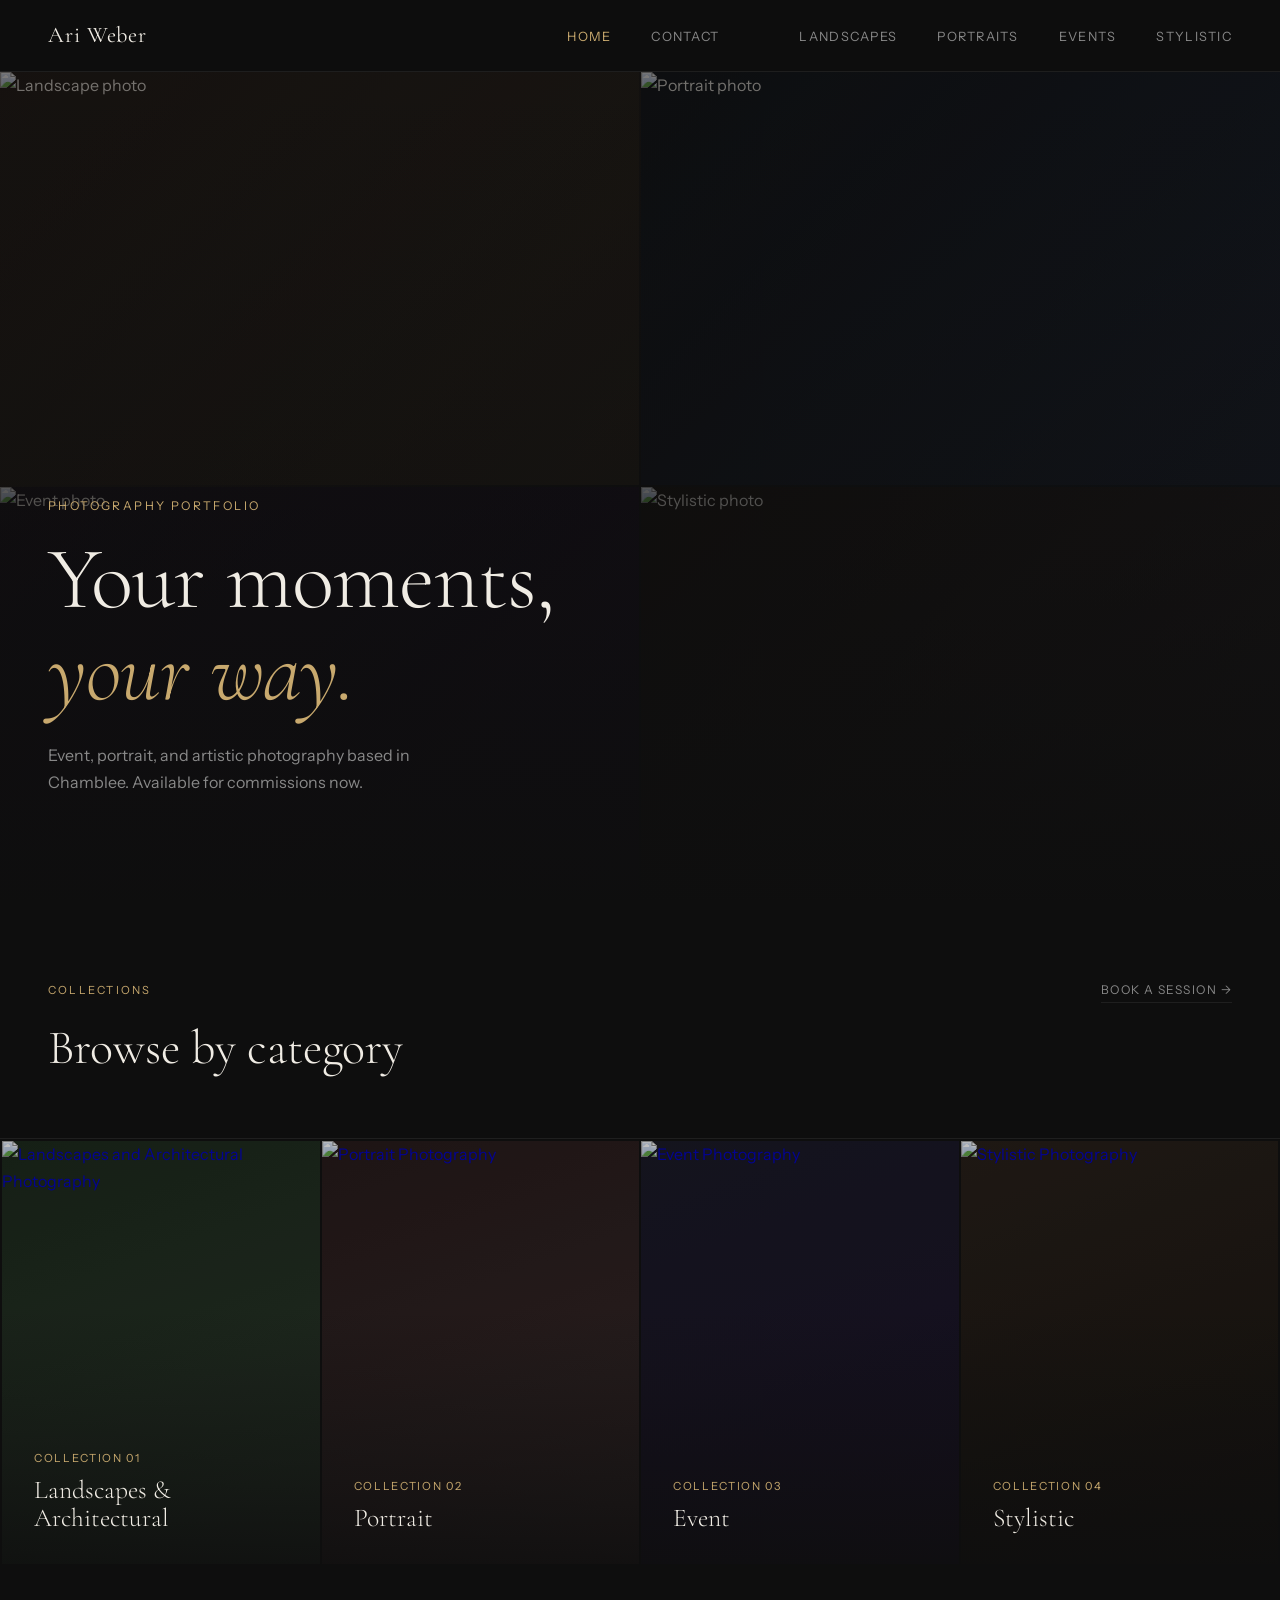
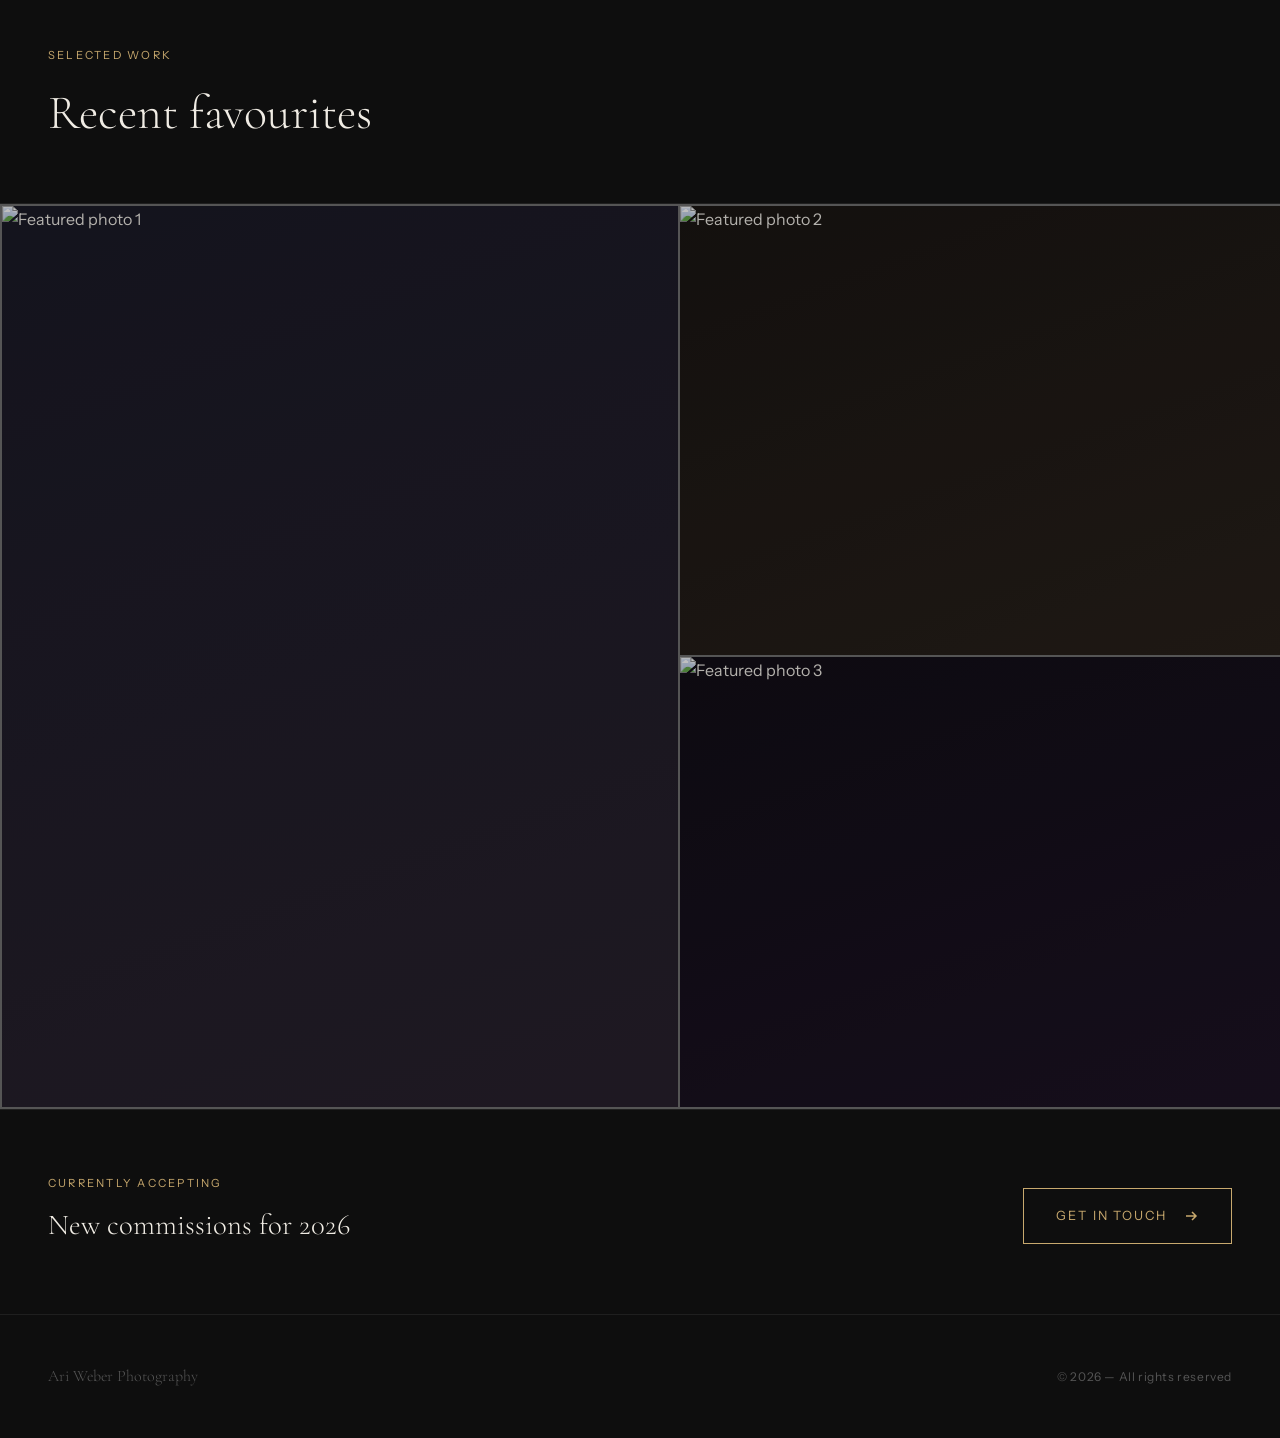
==== commit 93586972: "Ema suggestions" ====
--- a/index.html
+++ b/index.html
@@ -5,7 +5,7 @@
   <meta charset="UTF-8">
   <meta name="viewport" content="width=device-width, initial-scale=1.0">
   <title>Ari Weber — Photography</title>
-  <meta name="description" content="Photography portfolio — landscape, portrait, event, and stylistic photography.">
+  <meta name="description" content="Photography portfolio — landscapes, portraits, events, and stylistic photography.">
   <link rel="stylesheet" href="css/style.css">
   <link rel="icon" href="/favicon.ico">
   <link rel="canonical" href="https://weberphoto.qzz.io" />
@@ -56,9 +56,9 @@
       <li><a href="/" class="active">Home</a></li>
       <li><a href="pages/contact">Contact</a></li>
       <li></li>
-      <li><a href="pages/landscape">Landscape</a></li>
-      <li><a href="pages/portrait">Portrait</a></li>
-      <li><a href="pages/event">Event</a></li>
+      <li><a href="pages/landscape">Landscapes</a></li>
+      <li><a href="pages/portrait">Portraits</a></li>
+      <li><a href="pages/event">Events</a></li>
       <li><a href="pages/stylistic">Stylistic</a></li>
     </ul>
     <button class="nav-toggle" aria-label="Toggle menu">
@@ -70,13 +70,13 @@
     <section class="hero">
       <div class="hero-bg"></div>
       <div class="hero-grid">
-        <img class="hero-img" src="images/Landscape_Architectural/Cave_Sunset_Greece.JPG" alt="Landscape photo"
+        <img class="hero-img" src="images/Landscape & Architectural/Cave_Sunset_Greece.JPG" alt="Landscape photo"
           onerror="this.style.background='linear-gradient(135deg,#1a1512,#2a2218)';this.style.display='block'">
         <img class="hero-img" src="images/Portrait/Cassidy_Portrait_B&W.JPG" alt="Portrait photo"
           onerror="this.style.background='linear-gradient(135deg,#0d1218,#1a2030)';this.style.display='block'">
-        <img class="hero-img" src="images/Event_Concert/Greece_Party.jpg" alt="Event photo"
+        <img class="hero-img" src="images/Event & Concert/Greece_Party.jpg" alt="Event photo"
           onerror="this.style.background='linear-gradient(135deg,#120d18,#1e1228)';this.style.display='block'">
-        <img class="hero-img" src="images/Stylistic/Plane_Full_Moon.png" alt="Stylistic photo"
+        <img class="hero-img" src="images/Stylistic & Artistic/Plane_Full_Moon.png" alt="Stylistic photo"
           onerror="this.style.background='linear-gradient(135deg,#181210,#2a1e1a)';this.style.display='block'">
       </div>
       <div class="hero-overlay"></div>
@@ -106,11 +106,11 @@
       <div class="categories-grid">
 
         <a href="pages/landscape" class="category-card scroll-reveal">
-          <img src="images/Landscape_Architectural/Cave_Sunset_Greece.JPG" alt="Landscape and Architectural Photography"
+          <img src="images/Landscape & Architectural/Cave_Sunset_Greece.JPG" alt="Landscapes and Architectural Photography"
             onerror="this.style.background='linear-gradient(160deg,#1a2a1a,#2a3a2a)';this.style.display='block';this.style.height='100%'">
           <div class="category-overlay">
             <p class="category-count">Collection 01</p>
-            <h3 class="category-name">Landscape &amp; Architectural</h3>
+            <h3 class="category-name">Landscapes &amp; Architectural</h3>
           </div>
           <div class="category-arrow">
             <svg viewBox="0 0 16 16">
@@ -134,7 +134,7 @@
         </a>
 
         <a href="pages/event" class="category-card scroll-reveal">
-          <img src="images/Event_Concert/Greece_Party.jpg" alt="Event Photography"
+          <img src="images/Event & Concert/Greece_Party.jpg" alt="Event Photography"
             onerror="this.style.background='linear-gradient(160deg,#1a1a2a,#1e1230)';this.style.display='block';this.style.height='100%'">
           <div class="category-overlay">
             <p class="category-count">Collection 03</p>
@@ -148,7 +148,7 @@
         </a>
 
         <a href="pages/stylistic" class="category-card scroll-reveal">
-          <img src="images/Stylistic/Plane_Full_Moon.png" alt="Stylistic Photography"
+          <img src="images/Stylistic & Artistic/Plane_Full_Moon.png" alt="Stylistic Photography"
             onerror="this.style.background='linear-gradient(160deg,#2a2018,#1a1510)';this.style.display='block';this.style.height='100%'">
           <div class="category-overlay">
             <p class="category-count">Collection 04</p>
@@ -182,7 +182,7 @@
         </div>
 
         <div class="featured-item scroll-reveal">
-          <img src="images/Stylistic/Waxing_Gibbous_Moon.png" alt="Featured photo 2"
+          <img src="images/Stylistic & Artistic/Waxing_Gibbous_Moon.png" alt="Featured photo 2"
             onerror="this.style.background='linear-gradient(160deg,#1a1512,#2a2018)';this.style.display='block';this.style.height='100%'">
           <div class="featured-caption">
             <p>Waxing Gibbous — 2026</p>
--- a/css/style.css
+++ b/css/style.css
@@ -327,6 +327,7 @@
   grid-template-rows: auto auto;
   gap: 2px;
   padding: 2px;
+  background-color: #555555;
 }
 
 .featured-large { grid-row: 1 / 3; }
@@ -344,13 +345,13 @@
   width: 100%;
   height: 100%;
   object-fit: cover;
-  filter: brightness(0.6) saturate(0.75);
+  filter: brightness(0.75) saturate(0.8);
   transition: transform 0.6s cubic-bezier(0.4,0,0.2,1), filter 0.4s ease;
 }
 
 .featured-item:hover img {
   transform: scale(1.04);
-  filter: brightness(0.75) saturate(1);
+  filter: brightness(1) saturate(1);
 }
 
 .featured-caption {
@@ -707,7 +708,7 @@
 
 .gallery-item:hover img {
   transform: scale(1.04);
-  filter: brightness(0.95) saturate(1.05);
+  filter: brightness(1) saturate(1);
 }
 
 .gallery-item-caption {
